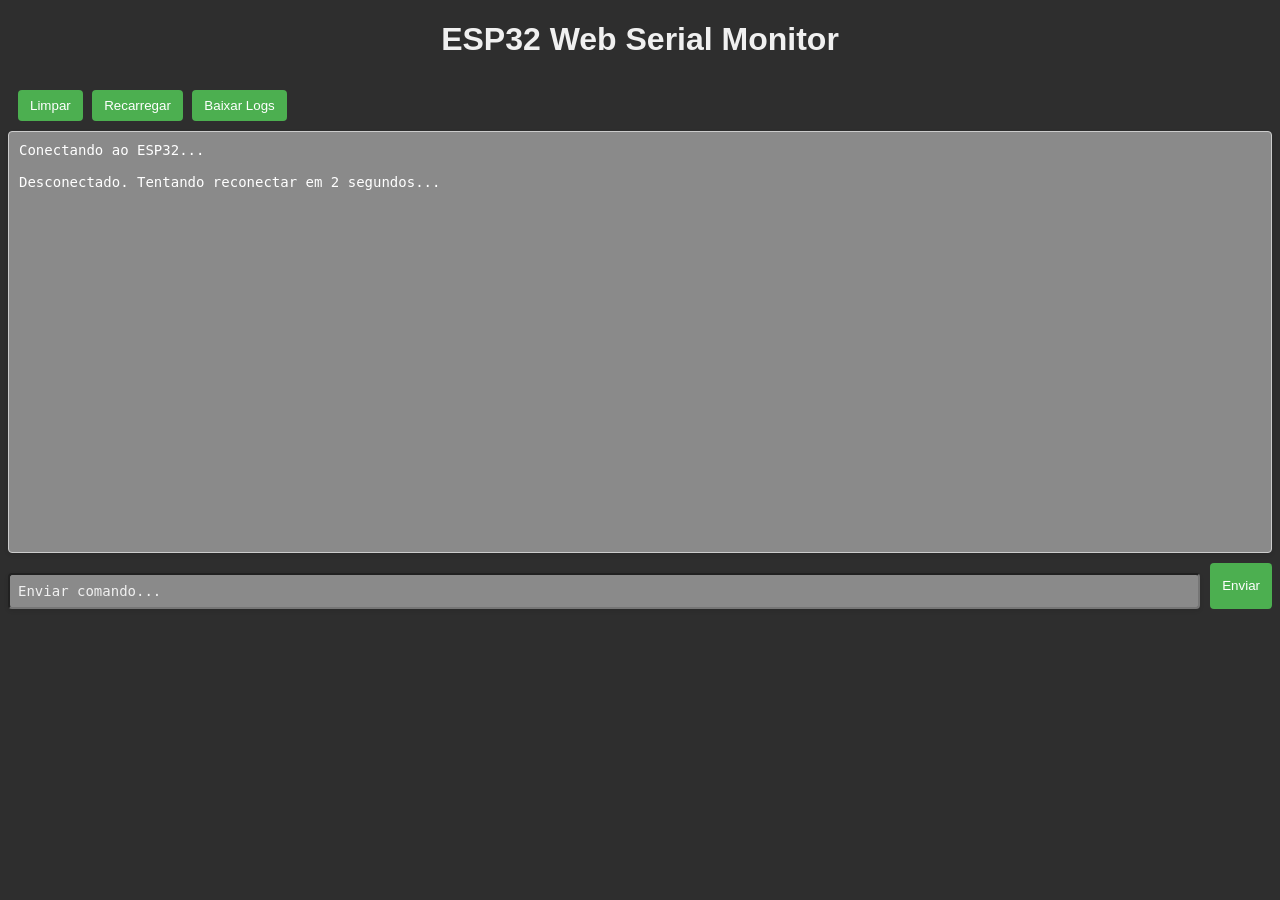
==== PlatformIO/data/monitor.html @ 2a0e43d6 "feat: Styling HTML pages" ====
<!DOCTYPE html>
<html>
<head>
	<title>ESP32 Web Serial</title>
	<meta name="viewport" content="width=device-width, initial-scale=1">
	<style>
		body {
			background-color: #2e2e2e;
			font-family: Arial, Helvetica, sans-serif;
			color: #f0f0f0;
		}
		#terminal {
			border: 1px solid #ccc;
			padding: 10px;
			height: 400px;
		}
		#input-box {
			width: calc(100% - 70px);
			padding: 8px;
			margin-top: 10px;
		}
		#input-box::placeholder {
			color: #f0f0f0;
		}
		button {
			padding: 8px 12px;
		}
		h1 {
			text-align: center;
		}
		#terminal, #input-box {
			font-family: monospace;
			font-size: 14px;
			overflow-y: scroll;
			white-space: pre-wrap;
			word-wrap: break-word;
			background-color: #8a8a8a;
			color: #fff;
			border-radius: 4px;
			box-shadow: 0 2px 4px rgba(0, 0, 0, 0.1);
		}
		button {
			background-color: #4CAF50;
			color: white;
			border: none;
			border-radius: 4px;
			cursor: pointer;
		}
		button:hover {
			background-color: #45a049;
		}
		#input-box:focus {
			outline: none;
			border: 2px solid #4CAF50;
		}
		.input-container {
			display: flex;
			justify-content: center;
			margin-top: 10px;
		}
		.input-container input {
			flex: 1;
			margin-right: 10px;
		}
		.input-container button {
			flex-shrink: 0;
		}
		.inline-block {
			display: inline-block;
			margin: 10px;
		}
		.inline-block button {
			margin-right: 5px;
		}
		.inline-block button:last-child {
			margin-right: 0;
		}
		code {
			background-color: #460294;
			padding: 2px 4px;
			border-radius: 4px;
			font-family: monospace;
			font-size: 14px;
		}
	</style>
</head>
<body>
	<h1>ESP32 Web Serial Monitor</h1>
	<div class="inline-block">
		<button onclick="limparTerminal()">Limpar</button>
		<button onclick="location.reload()">Recarregar</button>
		<button onclick="downloadLogs()">Baixar Logs</button>
	</div>
	<div id="terminal">Conectando ao ESP32...</div>
	<div class="input-container">
		<input type="text" id="input-box" placeholder="Enviar comando...">
		<button onclick="enviarComando()">Enviar</button>
	</div>

	<script>
		// Verifica se o WebSocket está disponível
		if (!window.WebSocket) {
			alert('Seu navegador não suporta WebSockets. Por favor, use um navegador moderno.');
		}

		function limparTerminal() {
			document.getElementById('terminal').innerHTML = '';
		}

		function downloadLogs() {
			var terminalContent = document.getElementById('terminal').innerText;
			var blob = new Blob([terminalContent], { type: 'text/plain' });
			var link = document.createElement('a');
			var currentDate = new Date();
			var formattedDate = currentDate.toISOString().replace(/[:.]/g, '-');
			var filename = `logs-${formattedDate}.txt`;
			link.href = window.URL.createObjectURL(blob);
			link.download = filename;
			document.body.appendChild(link);
			link.click();
			document.body.removeChild(link);
		}

		var gateway = `ws://${window.location.hostname}/ws`;
		var websocket;

		window.addEventListener('load', onload);

		function onload(event) {
			initWebSocket();

			document.getElementById('input-box').addEventListener('keypress', function(e) {
				if (e.key === 'Enter') {
					enviarComando();
				}
			});
		}

		function initWebSocket() {
			console.log('Tentando abrir uma conexão WebSocket...');
			websocket = new WebSocket(gateway);
			websocket.onopen	= onOpen;
			websocket.onclose   = onClose;
			websocket.onmessage = onMessage; 
		}

		function onOpen(event) {
			console.log('Conexão aberta.');
			document.getElementById('terminal').innerHTML += 'Conectado ao ESP32!\n';
		}

		function onClose(event) {
			console.log('Conexão fechada.');
			document.getElementById('terminal').innerHTML += '\n\nDesconectado. Tentando reconectar em 2 segundos...\n';
			setTimeout(initWebSocket, 2000);
		}

		function onMessage(event) {
			var now = new Date();
			var timeString = now.toLocaleTimeString();
			console.log('Mensagem recebida:', event.data);
			document.getElementById('terminal').innerHTML += `[${timeString}] ${event.data}`;
			// Auto-scroll
			var terminal = document.getElementById('terminal');
			terminal.scrollTop = terminal.scrollHeight;
		}

		function enviarComando() {
			var input = document.getElementById('input-box');
			if(input.value) {
				websocket.send(input.value);
				input.value = '';
			}
		}
	</script>
</body>
</html>
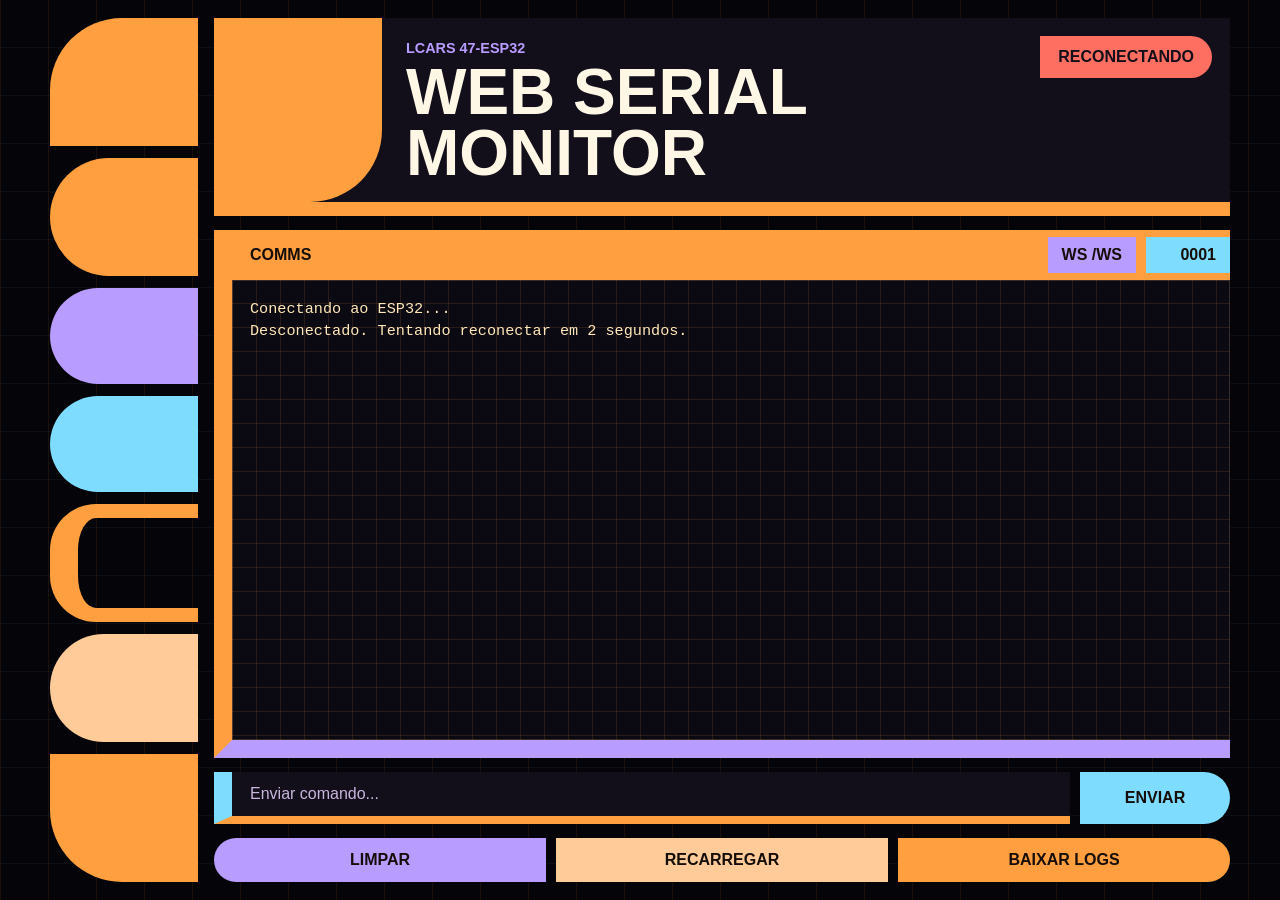
==== commit 284e9978: "Add PlatformIO project and TCC firmware Introduce a complete PlatformIO project for the ESP32 TCC ro" ====
--- a/PlatformIO/data/monitor.html
+++ b/PlatformIO/data/monitor.html
@@ -1,177 +1,55 @@
 <!DOCTYPE html>
-<html>
+<html lang="pt-BR">
 <head>
-	<title>ESP32 Web Serial</title>
+	<meta charset="UTF-8">
 	<meta name="viewport" content="width=device-width, initial-scale=1">
-	<style>
-		body {
-			background-color: #2e2e2e;
-			font-family: Arial, Helvetica, sans-serif;
-			color: #f0f0f0;
-		}
-		#terminal {
-			border: 1px solid #ccc;
-			padding: 10px;
-			height: 400px;
-		}
-		#input-box {
-			width: calc(100% - 70px);
-			padding: 8px;
-			margin-top: 10px;
-		}
-		#input-box::placeholder {
-			color: #f0f0f0;
-		}
-		button {
-			padding: 8px 12px;
-		}
-		h1 {
-			text-align: center;
-		}
-		#terminal, #input-box {
-			font-family: monospace;
-			font-size: 14px;
-			overflow-y: scroll;
-			white-space: pre-wrap;
-			word-wrap: break-word;
-			background-color: #8a8a8a;
-			color: #fff;
-			border-radius: 4px;
-			box-shadow: 0 2px 4px rgba(0, 0, 0, 0.1);
-		}
-		button {
-			background-color: #4CAF50;
-			color: white;
-			border: none;
-			border-radius: 4px;
-			cursor: pointer;
-		}
-		button:hover {
-			background-color: #45a049;
-		}
-		#input-box:focus {
-			outline: none;
-			border: 2px solid #4CAF50;
-		}
-		.input-container {
-			display: flex;
-			justify-content: center;
-			margin-top: 10px;
-		}
-		.input-container input {
-			flex: 1;
-			margin-right: 10px;
-		}
-		.input-container button {
-			flex-shrink: 0;
-		}
-		.inline-block {
-			display: inline-block;
-			margin: 10px;
-		}
-		.inline-block button {
-			margin-right: 5px;
-		}
-		.inline-block button:last-child {
-			margin-right: 0;
-		}
-		code {
-			background-color: #460294;
-			padding: 2px 4px;
-			border-radius: 4px;
-			font-family: monospace;
-			font-size: 14px;
-		}
-	</style>
+	<title>LCARS Monitor ESP32</title>
+	<link rel="stylesheet" href="./monitor.css">
+	<script src="./monitor.js" defer></script>
 </head>
 <body>
-	<h1>ESP32 Web Serial Monitor</h1>
-	<div class="inline-block">
-		<button onclick="limparTerminal()">Limpar</button>
-		<button onclick="location.reload()">Recarregar</button>
-		<button onclick="downloadLogs()">Baixar Logs</button>
+	<div class="lcars-shell">
+		<aside class="lcars-rail" aria-hidden="true">
+			<div class="rail-cap rail-cap-top"></div>
+			<div class="rail-block rail-block-orange"></div>
+			<div class="rail-block rail-block-violet"></div>
+			<div class="rail-block rail-block-blue"></div>
+			<div class="rail-spacer"></div>
+			<div class="rail-block rail-block-peach"></div>
+			<div class="rail-cap rail-cap-bottom"></div>
+		</aside>
+
+		<main class="monitor-layout">
+			<header class="lcars-header">
+				<div class="header-elbow" aria-hidden="true"></div>
+				<div class="header-title">
+					<p class="station-code">LCARS 47-ESP32</p>
+					<h1>Web Serial Monitor</h1>
+				</div>
+				<div id="connection-status" class="connection-status is-offline">Offline</div>
+			</header>
+
+			<section class="terminal-panel" aria-label="Terminal do ESP32">
+				<div class="panel-topline">
+					<span>COMMS</span>
+					<span>WS /ws</span>
+					<span id="log-count">0000</span>
+				</div>
+				<pre id="terminal" class="terminal" aria-live="polite">Conectando ao ESP32...</pre>
+			</section>
+
+			<form id="command-form" class="command-bar">
+				<label class="sr-only" for="input-box">Enviar comando</label>
+				<input type="text" id="input-box" autocomplete="off" placeholder="Enviar comando...">
+				<button type="submit">Enviar</button>
+			</form>
+
+			<nav class="action-strip" aria-label="Acoes do terminal">
+				<button type="button" id="clear-terminal">Limpar</button>
+				<button type="button" id="reload-page">Recarregar</button>
+				<button type="button" id="download-logs">Baixar Logs</button>
+			</nav>
+		</main>
 	</div>
-	<div id="terminal">Conectando ao ESP32...</div>
-	<div class="input-container">
-		<input type="text" id="input-box" placeholder="Enviar comando...">
-		<button onclick="enviarComando()">Enviar</button>
-	</div>
-
-	<script>
-		// Verifica se o WebSocket está disponível
-		if (!window.WebSocket) {
-			alert('Seu navegador não suporta WebSockets. Por favor, use um navegador moderno.');
-		}
-
-		function limparTerminal() {
-			document.getElementById('terminal').innerHTML = '';
-		}
-
-		function downloadLogs() {
-			var terminalContent = document.getElementById('terminal').innerText;
-			var blob = new Blob([terminalContent], { type: 'text/plain' });
-			var link = document.createElement('a');
-			var currentDate = new Date();
-			var formattedDate = currentDate.toISOString().replace(/[:.]/g, '-');
-			var filename = `logs-${formattedDate}.txt`;
-			link.href = window.URL.createObjectURL(blob);
-			link.download = filename;
-			document.body.appendChild(link);
-			link.click();
-			document.body.removeChild(link);
-		}
-
-		var gateway = `ws://${window.location.hostname}/ws`;
-		var websocket;
-
-		window.addEventListener('load', onload);
-
-		function onload(event) {
-			initWebSocket();
-
-			document.getElementById('input-box').addEventListener('keypress', function(e) {
-				if (e.key === 'Enter') {
-					enviarComando();
-				}
-			});
-		}
-
-		function initWebSocket() {
-			console.log('Tentando abrir uma conexão WebSocket...');
-			websocket = new WebSocket(gateway);
-			websocket.onopen	= onOpen;
-			websocket.onclose   = onClose;
-			websocket.onmessage = onMessage; 
-		}
-
-		function onOpen(event) {
-			console.log('Conexão aberta.');
-			document.getElementById('terminal').innerHTML += 'Conectado ao ESP32!\n';
-		}
-
-		function onClose(event) {
-			console.log('Conexão fechada.');
-			document.getElementById('terminal').innerHTML += '\n\nDesconectado. Tentando reconectar em 2 segundos...\n';
-			setTimeout(initWebSocket, 2000);
-		}
-
-		function onMessage(event) {
-			var now = new Date();
-			var timeString = now.toLocaleTimeString();
-			console.log('Mensagem recebida:', event.data);
-			document.getElementById('terminal').innerHTML += `[${timeString}] ${event.data}`;
-			// Auto-scroll
-			var terminal = document.getElementById('terminal');
-			terminal.scrollTop = terminal.scrollHeight;
-		}
-
-		function enviarComando() {
-			var input = document.getElementById('input-box');
-			if(input.value) {
-				websocket.send(input.value);
-				input.value = '';
-			}
-		}
-	</script>
 </body>
-</html>+</html>
--- a/PlatformIO/data/monitor.css
+++ b/PlatformIO/data/monitor.css
@@ -0,0 +1,377 @@
+:root {
+	--space: #050409;
+	--panel: #120f1b;
+	--panel-deep: #090711;
+	--line: #ff9f3f;
+	--orange: #ff9f3f;
+	--peach: #ffcc99;
+	--violet: #b89cff;
+	--blue: #7ddcff;
+	--red: #ff6f61;
+	--text: #fff7e6;
+	--muted: #c9b6dd;
+	--terminal: #0b0912;
+	--terminal-grid: rgba(255, 159, 63, 0.12);
+}
+
+* {
+	box-sizing: border-box;
+}
+
+body {
+	margin: 0;
+	min-height: 100vh;
+	background:
+		linear-gradient(90deg, rgba(255, 159, 63, 0.08) 1px, transparent 1px),
+		linear-gradient(0deg, rgba(125, 220, 255, 0.05) 1px, transparent 1px),
+		var(--space);
+	background-size: 48px 48px;
+	color: var(--text);
+	font-family: Arial, Helvetica, sans-serif;
+}
+
+button,
+input {
+	font: inherit;
+}
+
+button {
+	border: 0;
+	cursor: pointer;
+	text-transform: uppercase;
+	font-weight: 800;
+	color: #160d09;
+	background: var(--orange);
+	min-height: 44px;
+	padding: 0 1.2rem;
+}
+
+button:focus-visible,
+input:focus-visible {
+	outline: 3px solid var(--blue);
+	outline-offset: 3px;
+}
+
+button:hover {
+	filter: brightness(1.08);
+}
+
+.lcars-shell {
+	width: min(1180px, calc(100% - 24px));
+	min-height: 100vh;
+	margin: 0 auto;
+	display: grid;
+	grid-template-columns: 148px minmax(0, 1fr);
+	gap: 16px;
+	padding: 18px 0;
+}
+
+.lcars-rail {
+	display: grid;
+	grid-template-rows: 128px 118px 96px 1fr 118px 108px 128px;
+	gap: 12px;
+	min-height: calc(100vh - 36px);
+}
+
+.rail-cap,
+.rail-block {
+	background: var(--orange);
+	border-radius: 72px 0 0 72px;
+}
+
+.rail-cap-top {
+	border-radius: 72px 0 0 0;
+}
+
+.rail-cap-bottom {
+	border-radius: 0 0 0 72px;
+}
+
+.rail-block-orange {
+	background: var(--orange);
+}
+
+.rail-block-violet {
+	background: var(--violet);
+}
+
+.rail-block-blue {
+	background: var(--blue);
+}
+
+.rail-block-peach {
+	background: var(--peach);
+}
+
+.rail-spacer {
+	border-left: 28px solid var(--orange);
+	border-top: 14px solid var(--orange);
+	border-bottom: 14px solid var(--orange);
+	border-radius: 46px 0 0 46px;
+}
+
+.monitor-layout {
+	display: grid;
+	grid-template-rows: auto minmax(360px, 1fr) auto auto;
+	gap: 14px;
+	min-width: 0;
+}
+
+.lcars-header {
+	display: grid;
+	grid-template-columns: 168px minmax(0, 1fr) auto;
+	min-height: 132px;
+	background: var(--panel);
+	border-bottom: 14px solid var(--orange);
+}
+
+.header-elbow {
+	background: var(--orange);
+	border-radius: 0 0 72px 0;
+}
+
+.header-title {
+	padding: 22px 24px 18px;
+	min-width: 0;
+}
+
+.station-code {
+	margin: 0 0 6px;
+	color: var(--violet);
+	font-size: 0.9rem;
+	font-weight: 800;
+	text-transform: uppercase;
+}
+
+h1 {
+	margin: 0;
+	font-size: clamp(2rem, 5vw, 4.8rem);
+	line-height: 0.95;
+	text-transform: uppercase;
+}
+
+.connection-status {
+	align-self: start;
+	justify-self: end;
+	min-width: 128px;
+	margin: 18px;
+	padding: 12px 18px;
+	border-radius: 0 28px 28px 0;
+	text-align: right;
+	font-weight: 800;
+	text-transform: uppercase;
+	color: #150f19;
+	background: var(--red);
+}
+
+.connection-status.is-online {
+	background: var(--blue);
+}
+
+.terminal-panel {
+	min-height: 0;
+	display: grid;
+	grid-template-rows: auto minmax(0, 1fr);
+	background: var(--panel-deep);
+	border-left: 18px solid var(--orange);
+	border-bottom: 18px solid var(--violet);
+}
+
+.panel-topline {
+	display: grid;
+	grid-template-columns: 1fr auto auto;
+	gap: 10px;
+	align-items: center;
+	min-height: 50px;
+	padding-left: 18px;
+	background: var(--orange);
+	color: #160d09;
+	font-weight: 900;
+	text-transform: uppercase;
+}
+
+.panel-topline span {
+	display: inline-flex;
+	align-items: center;
+	min-height: 36px;
+	padding: 0 14px;
+	background: var(--peach);
+}
+
+.panel-topline span:first-child {
+	justify-content: flex-start;
+	background: transparent;
+	padding-left: 0;
+}
+
+.panel-topline span:nth-child(2) {
+	background: var(--violet);
+}
+
+.panel-topline span:nth-child(3) {
+	background: var(--blue);
+	min-width: 84px;
+	justify-content: flex-end;
+}
+
+.terminal {
+	margin: 0;
+	min-height: 360px;
+	padding: 18px;
+	overflow: auto;
+	white-space: pre-wrap;
+	word-wrap: break-word;
+	background:
+		linear-gradient(90deg, var(--terminal-grid) 1px, transparent 1px),
+		linear-gradient(0deg, var(--terminal-grid) 1px, transparent 1px),
+		var(--terminal);
+	background-size: 24px 24px;
+	color: #ffe7b8;
+	font-family: "Courier New", Courier, monospace;
+	font-size: 0.95rem;
+	line-height: 1.45;
+	box-shadow: inset 0 0 0 1px rgba(255, 204, 153, 0.18);
+}
+
+.command-bar {
+	display: grid;
+	grid-template-columns: minmax(0, 1fr) 150px;
+	gap: 10px;
+}
+
+.command-bar input {
+	width: 100%;
+	min-height: 52px;
+	border: 0;
+	padding: 0 18px;
+	background: var(--panel);
+	color: var(--text);
+	border-left: 18px solid var(--blue);
+	border-bottom: 8px solid var(--orange);
+}
+
+.command-bar input::placeholder {
+	color: var(--muted);
+}
+
+.command-bar button {
+	border-radius: 0 28px 28px 0;
+	background: var(--blue);
+}
+
+.action-strip {
+	display: grid;
+	grid-template-columns: repeat(3, minmax(0, 1fr));
+	gap: 10px;
+}
+
+.action-strip button {
+	min-width: 0;
+	overflow-wrap: anywhere;
+	background: var(--peach);
+}
+
+.action-strip button:first-child {
+	border-radius: 32px 0 0 32px;
+	background: var(--violet);
+}
+
+.action-strip button:last-child {
+	border-radius: 0 32px 32px 0;
+	background: var(--orange);
+}
+
+.sr-only {
+	position: absolute;
+	width: 1px;
+	height: 1px;
+	padding: 0;
+	margin: -1px;
+	overflow: hidden;
+	clip: rect(0, 0, 0, 0);
+	white-space: nowrap;
+	border: 0;
+}
+
+@media (max-width: 760px) {
+	.lcars-shell {
+		width: min(100% - 16px, 680px);
+		grid-template-columns: 38px minmax(0, 1fr);
+		gap: 8px;
+		padding: 8px 0;
+	}
+
+	.lcars-rail {
+		grid-template-rows: 92px 86px 72px 1fr 80px 76px 92px;
+		gap: 8px;
+		min-height: calc(100vh - 16px);
+	}
+
+	.rail-cap,
+	.rail-block {
+		border-radius: 22px 0 0 22px;
+	}
+
+	.rail-spacer {
+		border-left-width: 12px;
+		border-top-width: 8px;
+		border-bottom-width: 8px;
+		border-radius: 22px 0 0 22px;
+	}
+
+	.lcars-header {
+		grid-template-columns: 56px minmax(0, 1fr);
+		grid-template-rows: auto auto;
+		min-height: 126px;
+	}
+
+	.header-elbow {
+		grid-row: 1 / 3;
+		border-radius: 0 0 34px 0;
+	}
+
+	.header-title {
+		padding: 16px 14px 4px;
+	}
+
+	.connection-status {
+		justify-self: start;
+		margin: 8px 14px 14px;
+		min-width: 108px;
+		text-align: left;
+	}
+
+	.panel-topline {
+		grid-template-columns: 1fr;
+		padding: 8px;
+	}
+
+	.panel-topline span {
+		width: 100%;
+		min-height: 30px;
+	}
+
+	.terminal {
+		min-height: 52vh;
+		font-size: 0.85rem;
+		padding: 14px;
+	}
+
+	.command-bar {
+		grid-template-columns: 1fr;
+	}
+
+	.command-bar button {
+		border-radius: 0 24px 24px 0;
+	}
+
+	.action-strip {
+		grid-template-columns: 1fr;
+	}
+
+	.action-strip button,
+	.action-strip button:first-child,
+	.action-strip button:last-child {
+		border-radius: 0 24px 24px 0;
+	}
+}
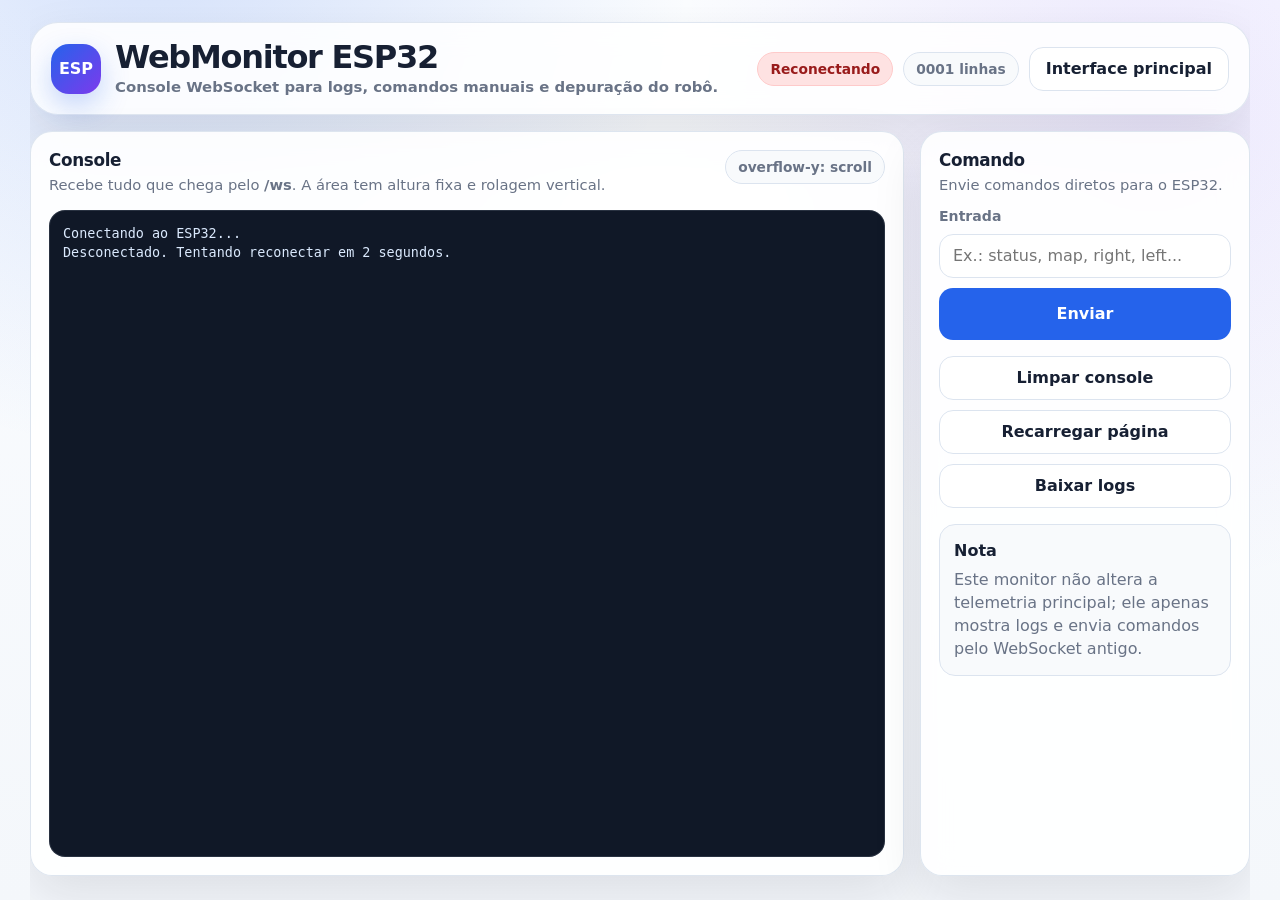
==== commit f639948c: "Refactor dashboard and monitor UI components for improved layout and functionality; enhance terminal" ====
--- a/PlatformIO/data/monitor.html
+++ b/PlatformIO/data/monitor.html
@@ -1,55 +1,66 @@
-<!DOCTYPE html>
+<!doctype html>
 <html lang="pt-BR">
 <head>
-	<meta charset="UTF-8">
-	<meta name="viewport" content="width=device-width, initial-scale=1">
-	<title>LCARS Monitor ESP32</title>
-	<link rel="stylesheet" href="./monitor.css">
-	<script src="./monitor.js" defer></script>
+  <meta charset="utf-8">
+  <meta name="viewport" content="width=device-width, initial-scale=1">
+  <title>TCC | WebMonitor ESP32</title>
+  <link rel="stylesheet" href="./monitor.css">
+  <script src="./monitor.js" defer></script>
 </head>
 <body>
-	<div class="lcars-shell">
-		<aside class="lcars-rail" aria-hidden="true">
-			<div class="rail-cap rail-cap-top"></div>
-			<div class="rail-block rail-block-orange"></div>
-			<div class="rail-block rail-block-violet"></div>
-			<div class="rail-block rail-block-blue"></div>
-			<div class="rail-spacer"></div>
-			<div class="rail-block rail-block-peach"></div>
-			<div class="rail-cap rail-cap-bottom"></div>
-		</aside>
+  <main class="app">
+    <header class="topbar">
+      <div class="brand">
+        <div class="logo">ESP</div>
+        <div>
+          <h1>WebMonitor ESP32</h1>
+          <p>Console WebSocket para logs, comandos manuais e depuração do robô.</p>
+        </div>
+      </div>
+      <div class="connection">
+        <span id="connection-status" class="pill offline">Offline</span>
+        <span id="log-count" class="pill">0000 linhas</span>
+        <a class="link-button" href="/">Interface principal</a>
+      </div>
+    </header>
 
-		<main class="monitor-layout">
-			<header class="lcars-header">
-				<div class="header-elbow" aria-hidden="true"></div>
-				<div class="header-title">
-					<p class="station-code">LCARS 47-ESP32</p>
-					<h1>Web Serial Monitor</h1>
-				</div>
-				<div id="connection-status" class="connection-status is-offline">Offline</div>
-			</header>
+    <section class="monitor-grid">
+      <section class="panel terminal-panel" aria-label="Terminal do ESP32">
+        <div class="panel-head">
+          <div>
+            <h2>Console</h2>
+            <p class="desc">Recebe tudo que chega pelo <strong>/ws</strong>. A área tem altura fixa e rolagem vertical.</p>
+          </div>
+          <span class="pill">overflow-y: scroll</span>
+        </div>
+        <pre id="terminal" class="terminal" aria-live="polite">Conectando ao ESP32...</pre>
+      </section>
 
-			<section class="terminal-panel" aria-label="Terminal do ESP32">
-				<div class="panel-topline">
-					<span>COMMS</span>
-					<span>WS /ws</span>
-					<span id="log-count">0000</span>
-				</div>
-				<pre id="terminal" class="terminal" aria-live="polite">Conectando ao ESP32...</pre>
-			</section>
+      <aside class="panel side-panel">
+        <div class="panel-head compact">
+          <div>
+            <h2>Comando</h2>
+            <p class="desc">Envie comandos diretos para o ESP32.</p>
+          </div>
+        </div>
+        <form id="command-form" class="command-form">
+          <label for="input-box">Entrada</label>
+          <input type="text" id="input-box" autocomplete="off" placeholder="Ex.: status, map, right, left...">
+          <button class="primary-action" type="submit">Enviar</button>
+        </form>
 
-			<form id="command-form" class="command-bar">
-				<label class="sr-only" for="input-box">Enviar comando</label>
-				<input type="text" id="input-box" autocomplete="off" placeholder="Enviar comando...">
-				<button type="submit">Enviar</button>
-			</form>
+        <div class="actions">
+          <button type="button" id="clear-terminal">Limpar console</button>
+          <button type="button" id="reload-page">Recarregar página</button>
+          <button type="button" id="download-logs">Baixar logs</button>
+        </div>
 
-			<nav class="action-strip" aria-label="Acoes do terminal">
-				<button type="button" id="clear-terminal">Limpar</button>
-				<button type="button" id="reload-page">Recarregar</button>
-				<button type="button" id="download-logs">Baixar Logs</button>
-			</nav>
-		</main>
-	</div>
+        <div class="info-box">
+          <strong>Nota</strong>
+          <p>Este monitor não altera a telemetria principal; ele apenas mostra logs e envia comandos pelo WebSocket antigo.</p>
+        </div>
+      </aside>
+    </section>
+  </main>
 </body>
 </html>
--- a/PlatformIO/data/monitor.css
+++ b/PlatformIO/data/monitor.css
@@ -1,377 +1,182 @@
 :root {
-	--space: #050409;
-	--panel: #120f1b;
-	--panel-deep: #090711;
-	--line: #ff9f3f;
-	--orange: #ff9f3f;
-	--peach: #ffcc99;
-	--violet: #b89cff;
-	--blue: #7ddcff;
-	--red: #ff6f61;
-	--text: #fff7e6;
-	--muted: #c9b6dd;
-	--terminal: #0b0912;
-	--terminal-grid: rgba(255, 159, 63, 0.12);
+  --bg: #f4f7fb;
+  --surface: #ffffff;
+  --surface-2: #f8fafc;
+  --text: #172033;
+  --muted: #697386;
+  --line: #dce4ef;
+  --primary: #2563eb;
+  --primary-2: #1d4ed8;
+  --danger: #ef4444;
+  --success: #16a34a;
+  --terminal: #101827;
+  --shadow: 0 20px 50px rgba(15, 23, 42, .10);
+  --radius: 22px;
 }
 
-* {
-	box-sizing: border-box;
+* { box-sizing: border-box; }
+html, body { min-height: 100%; }
+body {
+  margin: 0;
+  color: var(--text);
+  font-family: ui-sans-serif, system-ui, -apple-system, BlinkMacSystemFont, "Segoe UI", sans-serif;
+  background:
+    radial-gradient(circle at 12% -10%, rgba(37, 99, 235, .18), transparent 34rem),
+    radial-gradient(circle at 90% 12%, rgba(139, 92, 246, .12), transparent 30rem),
+    linear-gradient(180deg, #fbfdff 0%, var(--bg) 100%);
 }
 
-body {
-	margin: 0;
-	min-height: 100vh;
-	background:
-		linear-gradient(90deg, rgba(255, 159, 63, 0.08) 1px, transparent 1px),
-		linear-gradient(0deg, rgba(125, 220, 255, 0.05) 1px, transparent 1px),
-		var(--space);
-	background-size: 48px 48px;
-	color: var(--text);
-	font-family: Arial, Helvetica, sans-serif;
+button, input, a { font: inherit; }
+button, .link-button {
+  border: 1px solid var(--line);
+  border-radius: 14px;
+  min-height: 44px;
+  padding: 0 16px;
+  background: var(--surface);
+  color: var(--text);
+  font-weight: 750;
+  cursor: pointer;
+  text-decoration: none;
+  display: inline-flex;
+  align-items: center;
+  justify-content: center;
+  gap: 8px;
+  transition: transform .14s ease, box-shadow .14s ease, border-color .14s ease, background .14s ease;
+  user-select: none;
+}
+button:hover, .link-button:hover { transform: translateY(-1px); box-shadow: 0 10px 24px rgba(15, 23, 42, .11); border-color: #c8d5e6; }
+button:active { transform: translateY(0); box-shadow: none; }
+input {
+  width: 100%;
+  min-height: 44px;
+  border: 1px solid var(--line);
+  background: #fff;
+  border-radius: 14px;
+  padding: 0 13px;
+  color: var(--text);
+  outline: none;
+}
+input:focus { border-color: var(--primary); box-shadow: 0 0 0 4px rgba(37, 99, 235, .12); }
+label { display: grid; gap: 6px; color: var(--muted); font-weight: 750; font-size: .88rem; }
+
+.app {
+  width: min(1220px, calc(100% - 28px));
+  height: 100vh;
+  max-height: 100vh;
+  margin: 0 auto;
+  padding: 22px 0 24px;
+  display: grid;
+  grid-template-rows: auto minmax(0, 1fr);
+  gap: 16px;
+  overflow: hidden;
 }
 
-button,
-input {
-	font: inherit;
+.topbar {
+  display: flex;
+  align-items: center;
+  justify-content: space-between;
+  gap: 16px;
+  padding: 18px 20px;
+  background: rgba(255,255,255,.86);
+  border: 1px solid rgba(220, 228, 239, .9);
+  border-radius: 28px;
+  box-shadow: var(--shadow);
+  backdrop-filter: blur(14px);
 }
+.brand { display: flex; align-items: center; gap: 14px; min-width: 0; }
+.logo {
+  width: 50px; height: 50px; border-radius: 18px;
+  background: linear-gradient(135deg, var(--primary), #7c3aed);
+  box-shadow: 0 12px 28px rgba(37, 99, 235, .26);
+  display: grid; place-items: center; color: #fff; font-weight: 900;
+}
+.brand h1 { margin: 0; font-size: clamp(1.25rem, 2.8vw, 2rem); letter-spacing: -.04em; line-height: 1; }
+.brand p { margin: 5px 0 0; color: var(--muted); font-weight: 600; font-size: .93rem; }
+.connection { display: flex; align-items: center; gap: 10px; flex-wrap: wrap; justify-content: flex-end; }
+.pill {
+  border-radius: 999px;
+  padding: 8px 12px;
+  font-size: .86rem;
+  font-weight: 850;
+  border: 1px solid var(--line);
+  background: var(--surface-2);
+  color: var(--muted);
+  white-space: nowrap;
+}
+.pill.online { background: #dcfce7; color: #166534; border-color: #bbf7d0; }
+.pill.offline { background: #fee2e2; color: #991b1b; border-color: #fecaca; }
 
-button {
-	border: 0;
-	cursor: pointer;
-	text-transform: uppercase;
-	font-weight: 800;
-	color: #160d09;
-	background: var(--orange);
-	min-height: 44px;
-	padding: 0 1.2rem;
+.monitor-grid {
+  display: grid;
+  grid-template-columns: minmax(0, 1fr) 330px;
+  gap: 16px;
+  min-height: 0;
 }
+.panel {
+  min-width: 0;
+  min-height: 0;
+  padding: 18px;
+  background: rgba(255,255,255,.9);
+  border: 1px solid rgba(220, 228, 239, .95);
+  border-radius: var(--radius);
+  box-shadow: var(--shadow);
+  backdrop-filter: blur(14px);
+}
+.panel-head { display: flex; align-items: flex-start; justify-content: space-between; gap: 12px; margin-bottom: 14px; }
+.panel-head.compact { margin-bottom: 12px; }
+.panel h2 { margin: 0; font-size: 1.05rem; letter-spacing: -.02em; }
+.panel .desc { margin: 5px 0 0; color: var(--muted); font-size: .92rem; line-height: 1.4; }
+.terminal-panel {
+  display: grid;
+  grid-template-rows: auto minmax(0, 1fr);
+  max-height: 100%;
+  overflow: hidden;
+}
+.terminal {
+  margin: 0;
+  height: 100%;
+  max-height: 100%;
+  min-height: 0;
+  overflow-y: scroll;
+  overflow-x: hidden;
+  overscroll-behavior: contain;
+  white-space: pre-wrap;
+  word-break: break-word;
+  overflow-wrap: anywhere;
+  border-radius: 16px;
+  background: var(--terminal);
+  color: #dbeafe;
+  padding: 14px;
+  font-family: ui-monospace, SFMono-Regular, Menlo, Consolas, monospace;
+  font-size: .84rem;
+  line-height: 1.45;
+  box-shadow: inset 0 0 0 1px rgba(219, 234, 254, .12);
+}
+.command-form { display: grid; gap: 10px; }
+.primary-action { min-height: 52px; background: var(--primary); color: #fff; border-color: transparent; }
+.primary-action:hover { background: var(--primary-2); }
+.actions { display: grid; gap: 10px; margin-top: 16px; }
+.info-box {
+  margin-top: 16px;
+  padding: 14px;
+  border-radius: 16px;
+  background: var(--surface-2);
+  border: 1px solid var(--line);
+  color: var(--muted);
+  line-height: 1.45;
+}
+.info-box strong { color: var(--text); }
+.info-box p { margin: 6px 0 0; }
 
-button:focus-visible,
-input:focus-visible {
-	outline: 3px solid var(--blue);
-	outline-offset: 3px;
+@media (max-width: 900px) {
+  .app { height: auto; max-height: none; overflow: visible; }
+  .topbar { align-items: flex-start; flex-direction: column; }
+  .connection { justify-content: flex-start; }
+  .monitor-grid { grid-template-columns: 1fr; }
+  .terminal-panel { height: 62vh; min-height: 360px; }
 }
-
-button:hover {
-	filter: brightness(1.08);
+@media (max-width: 560px) {
+  .app { width: min(100% - 18px, 1220px); padding-top: 10px; }
+  .topbar, .panel { border-radius: 18px; }
+  .logo { width: 44px; height: 44px; border-radius: 15px; }
 }
-
-.lcars-shell {
-	width: min(1180px, calc(100% - 24px));
-	min-height: 100vh;
-	margin: 0 auto;
-	display: grid;
-	grid-template-columns: 148px minmax(0, 1fr);
-	gap: 16px;
-	padding: 18px 0;
-}
-
-.lcars-rail {
-	display: grid;
-	grid-template-rows: 128px 118px 96px 1fr 118px 108px 128px;
-	gap: 12px;
-	min-height: calc(100vh - 36px);
-}
-
-.rail-cap,
-.rail-block {
-	background: var(--orange);
-	border-radius: 72px 0 0 72px;
-}
-
-.rail-cap-top {
-	border-radius: 72px 0 0 0;
-}
-
-.rail-cap-bottom {
-	border-radius: 0 0 0 72px;
-}
-
-.rail-block-orange {
-	background: var(--orange);
-}
-
-.rail-block-violet {
-	background: var(--violet);
-}
-
-.rail-block-blue {
-	background: var(--blue);
-}
-
-.rail-block-peach {
-	background: var(--peach);
-}
-
-.rail-spacer {
-	border-left: 28px solid var(--orange);
-	border-top: 14px solid var(--orange);
-	border-bottom: 14px solid var(--orange);
-	border-radius: 46px 0 0 46px;
-}
-
-.monitor-layout {
-	display: grid;
-	grid-template-rows: auto minmax(360px, 1fr) auto auto;
-	gap: 14px;
-	min-width: 0;
-}
-
-.lcars-header {
-	display: grid;
-	grid-template-columns: 168px minmax(0, 1fr) auto;
-	min-height: 132px;
-	background: var(--panel);
-	border-bottom: 14px solid var(--orange);
-}
-
-.header-elbow {
-	background: var(--orange);
-	border-radius: 0 0 72px 0;
-}
-
-.header-title {
-	padding: 22px 24px 18px;
-	min-width: 0;
-}
-
-.station-code {
-	margin: 0 0 6px;
-	color: var(--violet);
-	font-size: 0.9rem;
-	font-weight: 800;
-	text-transform: uppercase;
-}
-
-h1 {
-	margin: 0;
-	font-size: clamp(2rem, 5vw, 4.8rem);
-	line-height: 0.95;
-	text-transform: uppercase;
-}
-
-.connection-status {
-	align-self: start;
-	justify-self: end;
-	min-width: 128px;
-	margin: 18px;
-	padding: 12px 18px;
-	border-radius: 0 28px 28px 0;
-	text-align: right;
-	font-weight: 800;
-	text-transform: uppercase;
-	color: #150f19;
-	background: var(--red);
-}
-
-.connection-status.is-online {
-	background: var(--blue);
-}
-
-.terminal-panel {
-	min-height: 0;
-	display: grid;
-	grid-template-rows: auto minmax(0, 1fr);
-	background: var(--panel-deep);
-	border-left: 18px solid var(--orange);
-	border-bottom: 18px solid var(--violet);
-}
-
-.panel-topline {
-	display: grid;
-	grid-template-columns: 1fr auto auto;
-	gap: 10px;
-	align-items: center;
-	min-height: 50px;
-	padding-left: 18px;
-	background: var(--orange);
-	color: #160d09;
-	font-weight: 900;
-	text-transform: uppercase;
-}
-
-.panel-topline span {
-	display: inline-flex;
-	align-items: center;
-	min-height: 36px;
-	padding: 0 14px;
-	background: var(--peach);
-}
-
-.panel-topline span:first-child {
-	justify-content: flex-start;
-	background: transparent;
-	padding-left: 0;
-}
-
-.panel-topline span:nth-child(2) {
-	background: var(--violet);
-}
-
-.panel-topline span:nth-child(3) {
-	background: var(--blue);
-	min-width: 84px;
-	justify-content: flex-end;
-}
-
-.terminal {
-	margin: 0;
-	min-height: 360px;
-	padding: 18px;
-	overflow: auto;
-	white-space: pre-wrap;
-	word-wrap: break-word;
-	background:
-		linear-gradient(90deg, var(--terminal-grid) 1px, transparent 1px),
-		linear-gradient(0deg, var(--terminal-grid) 1px, transparent 1px),
-		var(--terminal);
-	background-size: 24px 24px;
-	color: #ffe7b8;
-	font-family: "Courier New", Courier, monospace;
-	font-size: 0.95rem;
-	line-height: 1.45;
-	box-shadow: inset 0 0 0 1px rgba(255, 204, 153, 0.18);
-}
-
-.command-bar {
-	display: grid;
-	grid-template-columns: minmax(0, 1fr) 150px;
-	gap: 10px;
-}
-
-.command-bar input {
-	width: 100%;
-	min-height: 52px;
-	border: 0;
-	padding: 0 18px;
-	background: var(--panel);
-	color: var(--text);
-	border-left: 18px solid var(--blue);
-	border-bottom: 8px solid var(--orange);
-}
-
-.command-bar input::placeholder {
-	color: var(--muted);
-}
-
-.command-bar button {
-	border-radius: 0 28px 28px 0;
-	background: var(--blue);
-}
-
-.action-strip {
-	display: grid;
-	grid-template-columns: repeat(3, minmax(0, 1fr));
-	gap: 10px;
-}
-
-.action-strip button {
-	min-width: 0;
-	overflow-wrap: anywhere;
-	background: var(--peach);
-}
-
-.action-strip button:first-child {
-	border-radius: 32px 0 0 32px;
-	background: var(--violet);
-}
-
-.action-strip button:last-child {
-	border-radius: 0 32px 32px 0;
-	background: var(--orange);
-}
-
-.sr-only {
-	position: absolute;
-	width: 1px;
-	height: 1px;
-	padding: 0;
-	margin: -1px;
-	overflow: hidden;
-	clip: rect(0, 0, 0, 0);
-	white-space: nowrap;
-	border: 0;
-}
-
-@media (max-width: 760px) {
-	.lcars-shell {
-		width: min(100% - 16px, 680px);
-		grid-template-columns: 38px minmax(0, 1fr);
-		gap: 8px;
-		padding: 8px 0;
-	}
-
-	.lcars-rail {
-		grid-template-rows: 92px 86px 72px 1fr 80px 76px 92px;
-		gap: 8px;
-		min-height: calc(100vh - 16px);
-	}
-
-	.rail-cap,
-	.rail-block {
-		border-radius: 22px 0 0 22px;
-	}
-
-	.rail-spacer {
-		border-left-width: 12px;
-		border-top-width: 8px;
-		border-bottom-width: 8px;
-		border-radius: 22px 0 0 22px;
-	}
-
-	.lcars-header {
-		grid-template-columns: 56px minmax(0, 1fr);
-		grid-template-rows: auto auto;
-		min-height: 126px;
-	}
-
-	.header-elbow {
-		grid-row: 1 / 3;
-		border-radius: 0 0 34px 0;
-	}
-
-	.header-title {
-		padding: 16px 14px 4px;
-	}
-
-	.connection-status {
-		justify-self: start;
-		margin: 8px 14px 14px;
-		min-width: 108px;
-		text-align: left;
-	}
-
-	.panel-topline {
-		grid-template-columns: 1fr;
-		padding: 8px;
-	}
-
-	.panel-topline span {
-		width: 100%;
-		min-height: 30px;
-	}
-
-	.terminal {
-		min-height: 52vh;
-		font-size: 0.85rem;
-		padding: 14px;
-	}
-
-	.command-bar {
-		grid-template-columns: 1fr;
-	}
-
-	.command-bar button {
-		border-radius: 0 24px 24px 0;
-	}
-
-	.action-strip {
-		grid-template-columns: 1fr;
-	}
-
-	.action-strip button,
-	.action-strip button:first-child,
-	.action-strip button:last-child {
-		border-radius: 0 24px 24px 0;
-	}
-}
